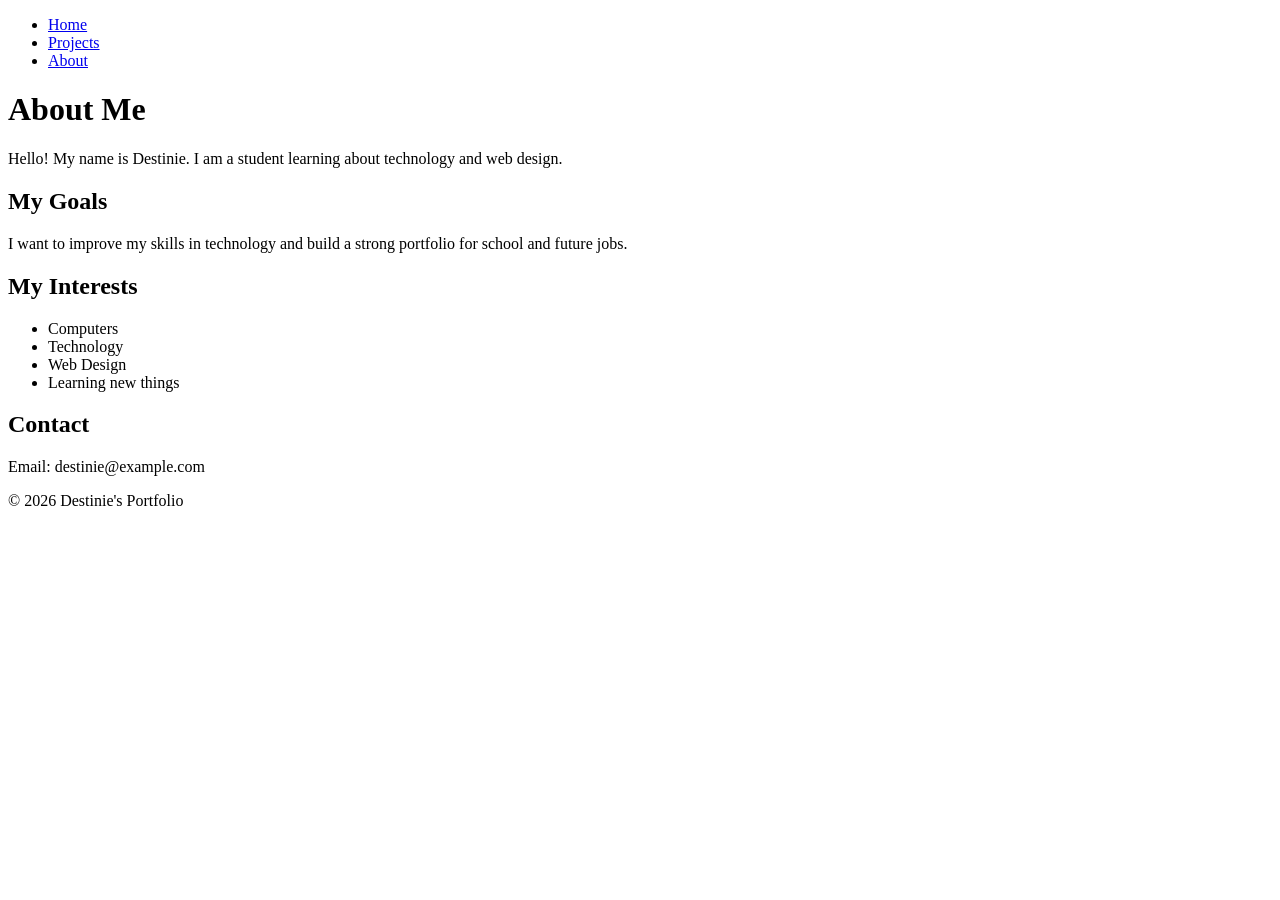
==== about.html @ b70f4877 "Create beginner-friendly about page" ====
<!DOCTYPE html>
<html lang="en">
<head>
  <meta charset="UTF-8" />
  <meta name="viewport" content="width=device-width, initial-scale=1.0" />
  <title>About</title>
</head>
<body>
  <header>
    <nav>
      <ul>
        <li><a href="index.html">Home</a></li>
        <li><a href="projects.html">Projects</a></li>
        <li><a href="about.html">About</a></li>
      </ul>
    </nav>
  </header>

  <main>
    <h1>About Me</h1>

    <p>Hello! My name is Destinie. I am a student learning about technology and web design.</p>

    <h2>My Goals</h2>
    <p>I want to improve my skills in technology and build a strong portfolio for school and future jobs.</p>

    <h2>My Interests</h2>
    <ul>
      <li>Computers</li>
      <li>Technology</li>
      <li>Web Design</li>
      <li>Learning new things</li>
    </ul>

    <h2>Contact</h2>
    <p>Email: destinie@example.com</p>
  </main>

  <footer>
    <p>&copy; 2026 Destinie's Portfolio</p>
  </footer>
</body>
</html>
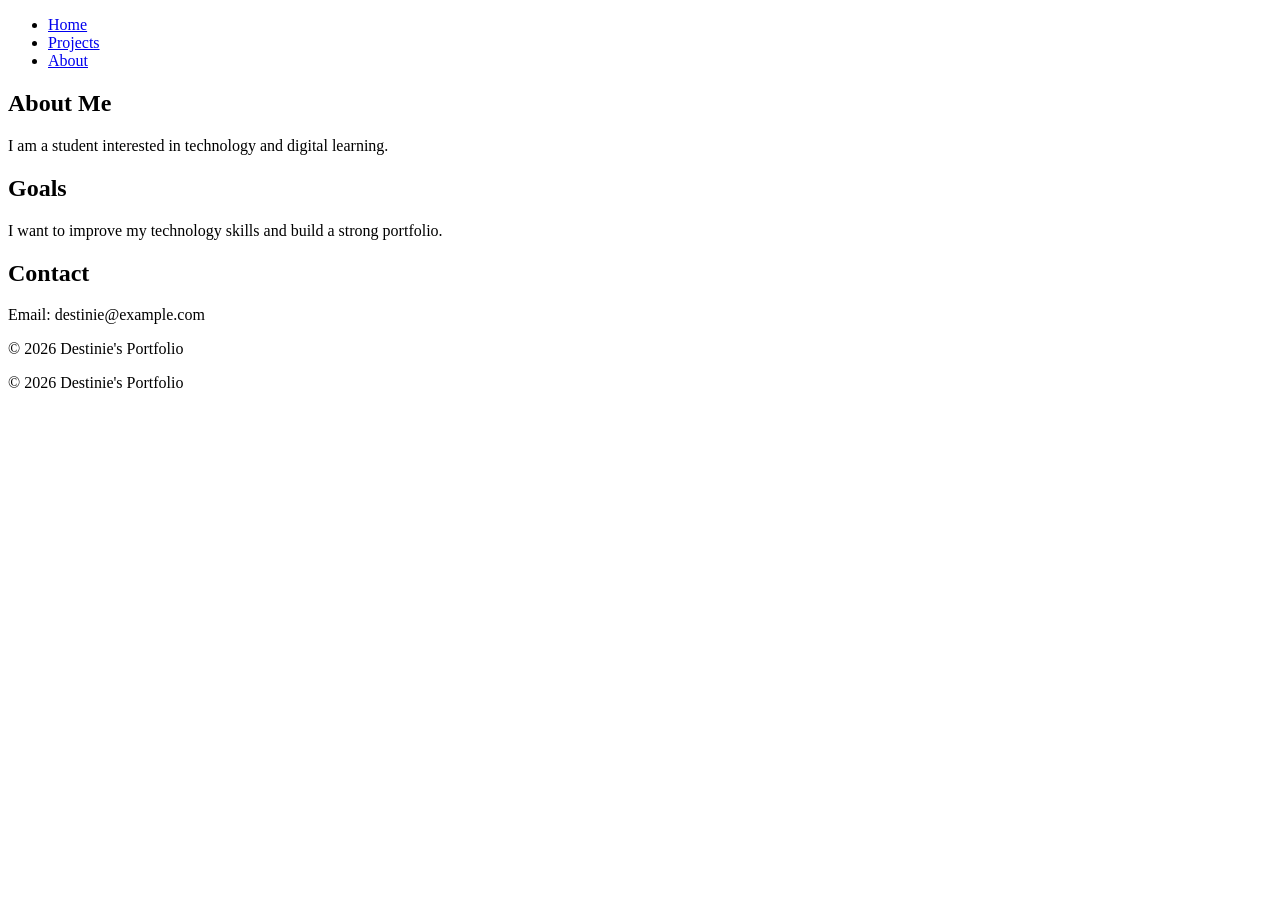
==== commit 721fae9d: "Enhance About page structure and title Updated the title and structured the content into sections fo" ====
--- a/about.html
+++ b/about.html
@@ -3,11 +3,11 @@
 <head>
   <meta charset="UTF-8" />
   <meta name="viewport" content="width=device-width, initial-scale=1.0" />
-  <title>About</title>
+  <title>About | Destinie's Portfolio</title>
 </head>
 <body>
   <header>
-    <nav>
+    <nav aria-label="Main navigation">
       <ul>
         <li><a href="index.html">Home</a></li>
         <li><a href="projects.html">Projects</a></li>
@@ -17,23 +17,20 @@
   </header>
 
   <main>
-    <h1>About Me</h1>
+    <section>
+      <h1>About Me</h1>
+      <p>I am a student interested in technology and digital learning.</p>
+    </section>
 
-    <p>Hello! My name is Destinie. I am a student learning about technology and web design.</p>
+    <section>
+      <h2>Goals</h2>
+      <p>I want to improve my technology skills and build a strong portfolio.</p>
+    </section>
 
-    <h2>My Goals</h2>
-    <p>I want to improve my skills in technology and build a strong portfolio for school and future jobs.</p>
-
-    <h2>My Interests</h2>
-    <ul>
-      <li>Computers</li>
-      <li>Technology</li>
-      <li>Web Design</li>
-      <li>Learning new things</li>
-    </ul>
-
-    <h2>Contact</h2>
-    <p>Email: destinie@example.com</p>
+    <section>
+      <h2>Contact</h2>
+      <p>Email: destinie@example.com</p>
+    </section>
   </main>
 
   <footer>
@@ -41,3 +38,8 @@
   </footer>
 </body>
 </html>
+  <footer>
+    <p>&copy; 2026 Destinie's Portfolio</p>
+  </footer>
+</body>
+</html>
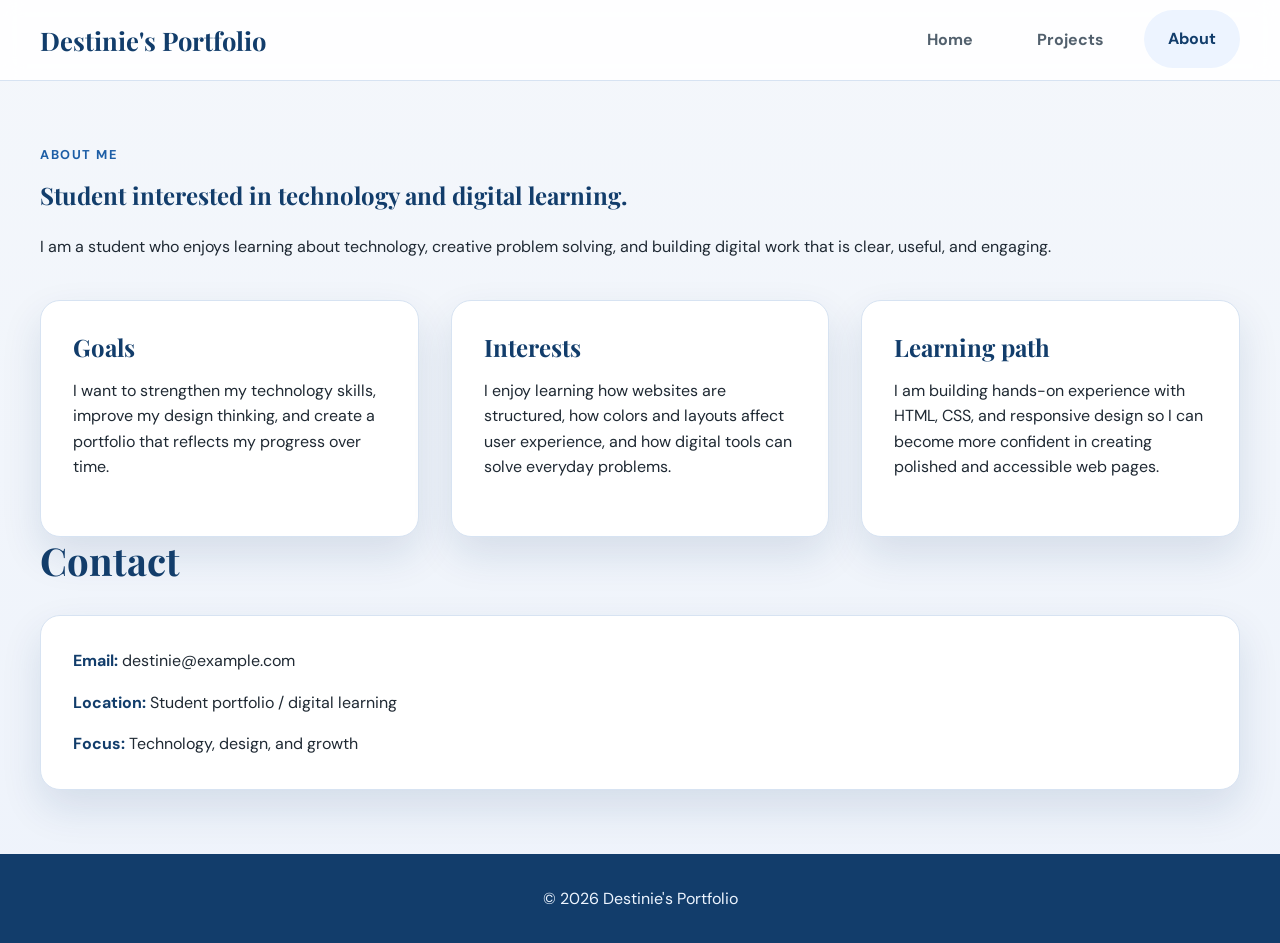
==== commit 920cd99f: "Update the about page with the responsive portfolio design and stylesheet links" ====
--- a/about.html
+++ b/about.html
@@ -1,45 +1,84 @@
 <!DOCTYPE html>
 <html lang="en">
-<head>
-  <meta charset="UTF-8" />
-  <meta name="viewport" content="width=device-width, initial-scale=1.0" />
-  <title>About | Destinie's Portfolio</title>
-</head>
-<body>
-  <header>
-    <nav aria-label="Main navigation">
-      <ul>
-        <li><a href="index.html">Home</a></li>
-        <li><a href="projects.html">Projects</a></li>
-        <li><a href="about.html">About</a></li>
-      </ul>
-    </nav>
-  </header>
+  <head>
+    <meta charset="UTF-8" />
+    <meta name="viewport" content="width=device-width, initial-scale=1.0" />
+    <title>About | Destinie's Portfolio</title>
+    <link rel="preconnect" href="https://fonts.googleapis.com" />
+    <link rel="preconnect" href="https://fonts.gstatic.com" crossorigin />
+    <link href="https://fonts.googleapis.com/css2?family=DM+Sans:wght@400;500;700&family=Playfair+Display:wght@600;700&display=swap" rel="stylesheet" />
+    <link rel="stylesheet" href="styles.css" />
+  </head>
+  <body id="about-page">
+    <header class="site-header">
+      <div class="container header-inner">
+        <a class="brand" href="index.html">Destinie's Portfolio</a>
+        <nav class="main-nav" aria-label="Main navigation">
+          <ul class="nav-list">
+            <li><a class="nav-link" href="index.html">Home</a></li>
+            <li><a class="nav-link" href="projects.html">Projects</a></li>
+            <li><a class="nav-link active" href="about.html">About</a></li>
+          </ul>
+        </nav>
+      </div>
+    </header>
 
-  <main>
-    <section>
-      <h1>About Me</h1>
-      <p>I am a student interested in technology and digital learning.</p>
-    </section>
+    <main class="page-main">
+      <section class="container">
+        <div class="section-header">
+          <p class="eyebrow">About me</p>
+          <h1>Student interested in technology and digital learning.</h1>
+          <p>
+            I am a student who enjoys learning about technology, creative problem
+            solving, and building digital work that is clear, useful, and engaging.
+          </p>
+        </div>
+      </section>
 
-    <section>
-      <h2>Goals</h2>
-      <p>I want to improve my technology skills and build a strong portfolio.</p>
-    </section>
+      <section class="container about-grid">
+        <article class="info-panel">
+          <h3>Goals</h3>
+          <p>
+            I want to strengthen my technology skills, improve my design thinking, and
+            create a portfolio that reflects my progress over time.
+          </p>
+        </article>
 
-    <section>
-      <h2>Contact</h2>
-      <p>Email: destinie@example.com</p>
-    </section>
-  </main>
+        <article class="info-panel">
+          <h3>Interests</h3>
+          <p>
+            I enjoy learning how websites are structured, how colors and layouts affect
+            user experience, and how digital tools can solve everyday problems.
+          </p>
+        </article>
 
-  <footer>
-    <p>&copy; 2026 Destinie's Portfolio</p>
-  </footer>
-</body>
+        <article class="info-panel">
+          <h3>Learning path</h3>
+          <p>
+            I am building hands-on experience with HTML, CSS, and responsive design so
+            I can become more confident in creating polished and accessible web pages.
+          </p>
+        </article>
+      </section>
+
+      <section class="container">
+        <div class="section-header">
+          <h2>Contact</h2>
+        </div>
+        <div class="info-panel">
+          <ul class="contact-list">
+            <li><strong>Email:</strong> destinie@example.com</li>
+            <li><strong>Location:</strong> Student portfolio / digital learning</li>
+            <li><strong>Focus:</strong> Technology, design, and growth</li>
+          </ul>
+        </div>
+      </section>
+    </main>
+
+    <footer class="site-footer">
+      <div class="container">
+        <p>&copy; 2026 Destinie's Portfolio</p>
+      </div>
+    </footer>
+  </body>
 </html>
-  <footer>
-    <p>&copy; 2026 Destinie's Portfolio</p>
-  </footer>
-</body>
-</html>
--- a/styles.css
+++ b/styles.css
@@ -0,0 +1,351 @@
+:root {
+  --font-body: "DM Sans", "Segoe UI", sans-serif;
+  --font-heading: "Playfair Display", Georgia, serif;
+  --color-bg: #f4f7fb;
+  --color-surface: #ffffff;
+  --color-surface-soft: #edf4ff;
+  --color-primary: #1d5ea6;
+  --color-primary-dark: #123d6b;
+  --color-accent: #f4b183;
+  --color-text: #1f2933;
+  --color-muted: #52606d;
+  --color-border: #d7e3f2;
+  --color-shadow: rgba(18, 61, 107, 0.12);
+  --max-width: 1200px;
+  --space-1: 8px;
+  --space-2: 16px;
+  --space-3: 24px;
+  --space-4: 32px;
+  --space-5: 40px;
+  --space-6: 48px;
+  --space-8: 64px;
+}
+
+* {
+  box-sizing: border-box;
+}
+
+html {
+  scroll-behavior: smooth;
+}
+
+body {
+  margin: 0;
+  font-family: var(--font-body);
+  color: var(--color-text);
+  background: linear-gradient(180deg, var(--color-bg) 0%, #eef3fb 100%);
+  line-height: 1.6;
+}
+
+img {
+  max-width: 100%;
+  display: block;
+}
+
+a {
+  color: inherit;
+  text-decoration: none;
+}
+
+ul {
+  list-style: none;
+  margin: 0;
+  padding: 0;
+}
+
+h1,
+h2,
+h3,
+h4 {
+  margin: 0 0 var(--space-3);
+  font-family: var(--font-heading);
+  line-height: 1.2;
+  color: var(--color-primary-dark);
+}
+
+p {
+  margin: 0 0 var(--space-3);
+}
+
+.container {
+  width: min(100% - var(--space-4), var(--max-width));
+  margin: 0 auto;
+}
+
+.site-header {
+  background: rgba(255, 255, 255, 0.88);
+  border-bottom: 1px solid var(--color-border);
+  position: sticky;
+  top: 0;
+  z-index: 10;
+  backdrop-filter: blur(10px);
+}
+
+.header-inner {
+  display: flex;
+  align-items: center;
+  justify-content: space-between;
+  gap: var(--space-3);
+  min-height: 80px;
+}
+
+.brand {
+  font-family: var(--font-heading);
+  font-size: clamp(1.4rem, 2vw, 2rem);
+  font-weight: 700;
+  color: var(--color-primary-dark);
+}
+
+.main-nav {
+  display: flex;
+}
+
+.nav-list {
+  display: flex;
+  align-items: center;
+  gap: var(--space-2);
+}
+
+.nav-link {
+  display: inline-block;
+  padding: var(--space-2) var(--space-3);
+  border-radius: 999px;
+  font-weight: 700;
+  color: var(--color-muted);
+  transition: background-color 0.2s ease, color 0.2s ease, transform 0.2s ease;
+}
+
+.nav-link:hover,
+.nav-link:focus-visible,
+.nav-link.active {
+  color: var(--color-primary-dark);
+  background: var(--color-surface-soft);
+  transform: translateY(-1px);
+}
+
+.page-main {
+  padding: var(--space-8) 0;
+}
+
+.hero {
+  display: grid;
+  grid-template-columns: 1.6fr 1fr;
+  gap: var(--space-6);
+  align-items: center;
+  margin-bottom: var(--space-6);
+}
+
+.eyebrow {
+  margin-bottom: var(--space-2);
+  font-size: 0.8rem;
+  letter-spacing: 0.12em;
+  text-transform: uppercase;
+  font-weight: 700;
+  color: var(--color-primary);
+}
+
+.hero h1 {
+  font-size: clamp(2.5rem, 5vw, 4.2rem);
+  margin-bottom: var(--space-3);
+}
+
+.hero-copy p:last-of-type {
+  font-size: 1.05rem;
+  max-width: 60ch;
+}
+
+.cta-row {
+  display: flex;
+  flex-wrap: wrap;
+  gap: var(--space-2);
+  margin-top: var(--space-4);
+}
+
+.button {
+  display: inline-flex;
+  align-items: center;
+  justify-content: center;
+  padding: 0.9rem 1.5rem;
+  border-radius: 999px;
+  font-weight: 700;
+  transition: transform 0.2s ease, box-shadow 0.2s ease;
+}
+
+.button:hover,
+.button:focus-visible {
+  transform: translateY(-2px);
+}
+
+.button-primary {
+  background: var(--color-primary);
+  color: #fff;
+  box-shadow: 0 12px 28px rgba(29, 94, 166, 0.25);
+}
+
+.button-secondary {
+  background: var(--color-surface);
+  border: 1px solid var(--color-border);
+  color: var(--color-primary-dark);
+}
+
+.card,
+.project-card,
+.info-panel {
+  background: var(--color-surface);
+  border: 1px solid var(--color-border);
+  border-radius: 20px;
+  box-shadow: 0 18px 40px var(--color-shadow);
+}
+
+.hero-panel {
+  padding: var(--space-4);
+}
+
+.hero-panel h2 {
+  font-size: 1.5rem;
+}
+
+.info-list {
+  display: grid;
+  gap: var(--space-2);
+}
+
+.info-list li {
+  padding: var(--space-2) 0;
+  border-bottom: 1px solid var(--color-border);
+  font-weight: 500;
+  color: var(--color-muted);
+}
+
+.info-list li:last-child {
+  border-bottom: none;
+}
+
+.section-header {
+  margin-bottom: var(--space-4);
+}
+
+.section-header h2 {
+  font-size: clamp(2rem, 3vw, 2.8rem);
+}
+
+.project-grid,
+.about-grid {
+  display: grid;
+  grid-template-columns: repeat(3, minmax(0, 1fr));
+  gap: var(--space-4);
+}
+
+.project-card,
+.info-panel {
+  padding: var(--space-4);
+}
+
+.project-card h3,
+.info-panel h3 {
+  font-size: 1.5rem;
+  margin-bottom: var(--space-2);
+}
+
+.project-meta {
+  display: inline-flex;
+  align-items: center;
+  padding: var(--space-1) var(--space-2);
+  margin-bottom: var(--space-2);
+  border-radius: 999px;
+  background: var(--color-surface-soft);
+  color: var(--color-primary);
+  font-size: 0.8rem;
+  font-weight: 700;
+  letter-spacing: 0.04em;
+  text-transform: uppercase;
+}
+
+.skills {
+  display: flex;
+  flex-wrap: wrap;
+  gap: var(--space-2);
+  margin-top: var(--space-4);
+}
+
+.skills li {
+  padding: var(--space-2) var(--space-3);
+  background: var(--color-surface-soft);
+  color: var(--color-primary-dark);
+  font-weight: 700;
+  border-radius: 999px;
+}
+
+.contact-list {
+  display: grid;
+  gap: var(--space-2);
+}
+
+.contact-list strong {
+  color: var(--color-primary-dark);
+}
+
+#about-page .about-grid,
+#projects-page .project-grid {
+  margin-top: var(--space-5);
+}
+
+.site-footer {
+  background: var(--color-primary-dark);
+  color: #edf5ff;
+  padding: var(--space-4) 0;
+  text-align: center;
+}
+
+.site-footer p {
+  margin: 0;
+}
+
+@media (max-width: 900px) {
+  .hero,
+  .project-grid,
+  .about-grid {
+    grid-template-columns: 1fr;
+  }
+
+  .hero {
+    gap: var(--space-4);
+  }
+}
+
+@media (max-width: 620px) {
+  .header-inner {
+    flex-direction: column;
+    justify-content: center;
+    padding: var(--space-3) 0;
+  }
+
+  .main-nav,
+  .nav-list {
+    width: 100%;
+  }
+
+  .nav-list {
+    justify-content: center;
+    flex-wrap: wrap;
+  }
+
+  .nav-link {
+    padding: var(--space-2) var(--space-3);
+    min-width: 90px;
+    text-align: center;
+  }
+
+  .page-main {
+    padding-top: var(--space-5);
+  }
+
+  .cta-row {
+    flex-direction: column;
+    align-items: stretch;
+  }
+
+  .button {
+    width: 100%;
+  }
+}
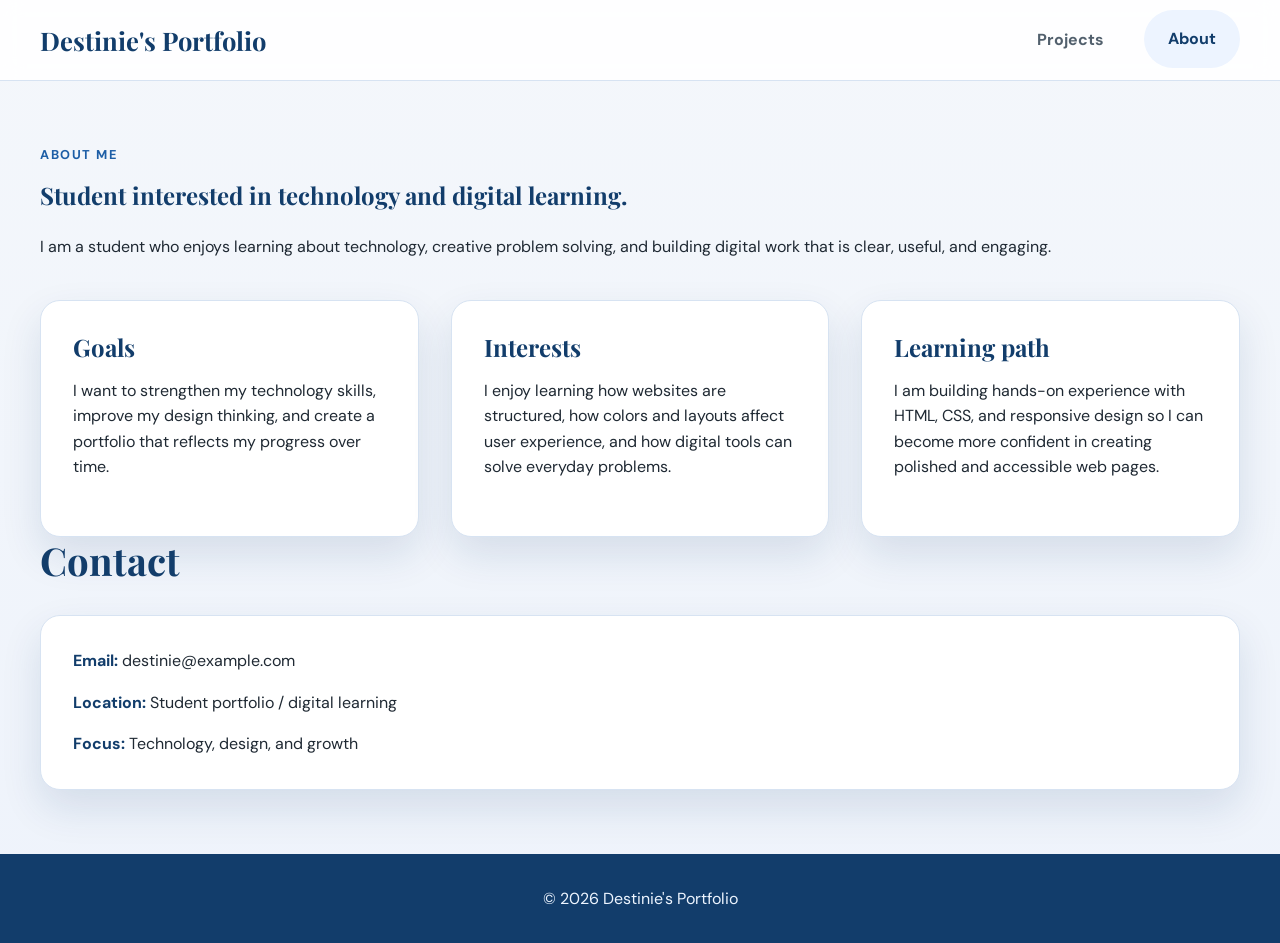
==== commit ad901db8: "Remove redundant Home navigation links" ====
--- a/about.html
+++ b/about.html
@@ -15,7 +15,6 @@
         <a class="brand" href="index.html">Destinie's Portfolio</a>
         <nav class="main-nav" aria-label="Main navigation">
           <ul class="nav-list">
-            <li><a class="nav-link" href="index.html">Home</a></li>
             <li><a class="nav-link" href="projects.html">Projects</a></li>
             <li><a class="nav-link active" href="about.html">About</a></li>
           </ul>
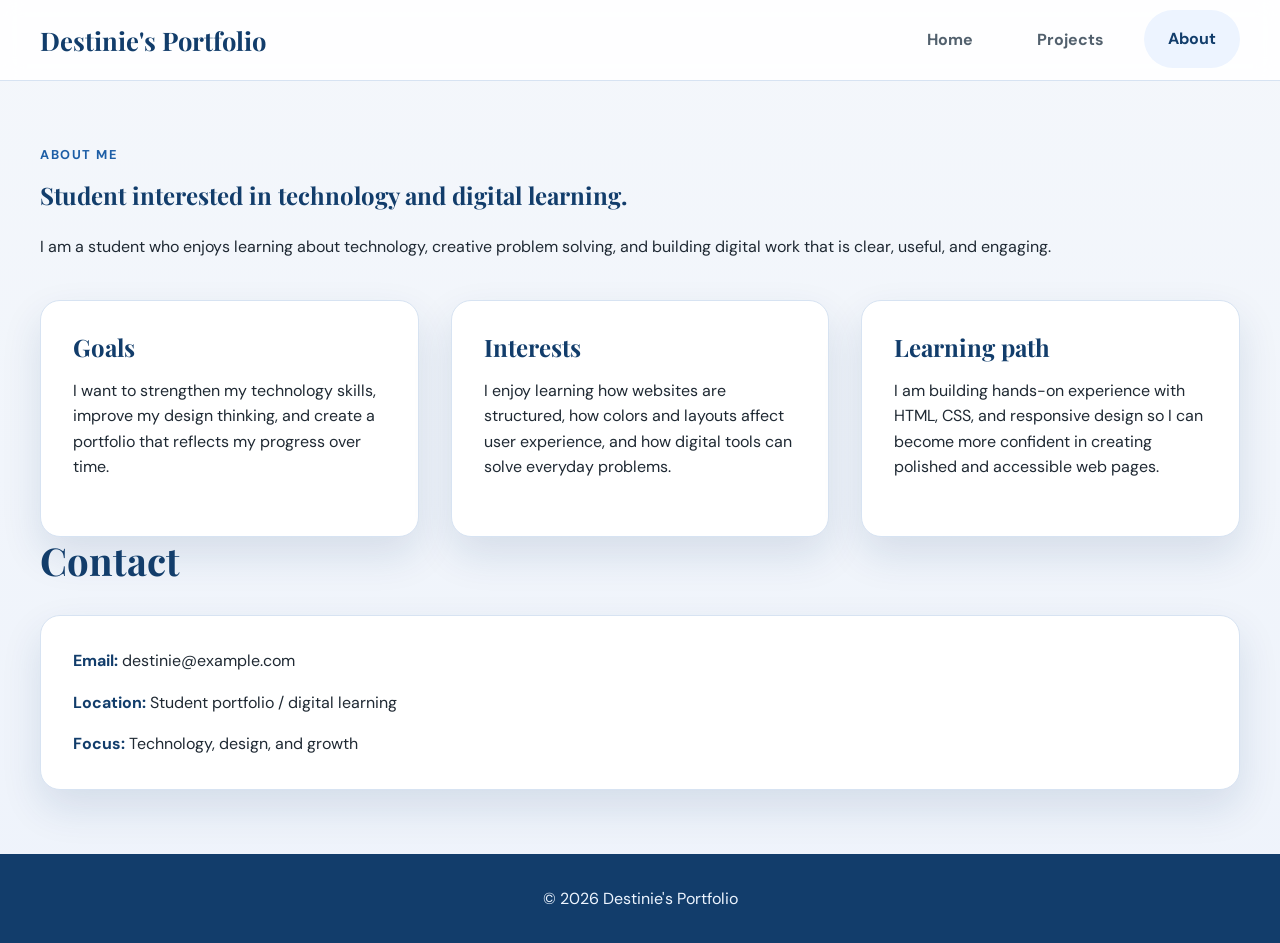
==== commit 33e8e6cd: "Add Home nav link; make brand name plain text, not a link" ====
--- a/about.html
+++ b/about.html
@@ -12,9 +12,10 @@
   <body id="about-page">
     <header class="site-header">
       <div class="container header-inner">
-        <a class="brand" href="index.html">Destinie's Portfolio</a>
+        <span class="brand">Destinie's Portfolio</span>
         <nav class="main-nav" aria-label="Main navigation">
           <ul class="nav-list">
+            <li><a class="nav-link" href="index.html">Home</a></li>
             <li><a class="nav-link" href="projects.html">Projects</a></li>
             <li><a class="nav-link active" href="about.html">About</a></li>
           </ul>
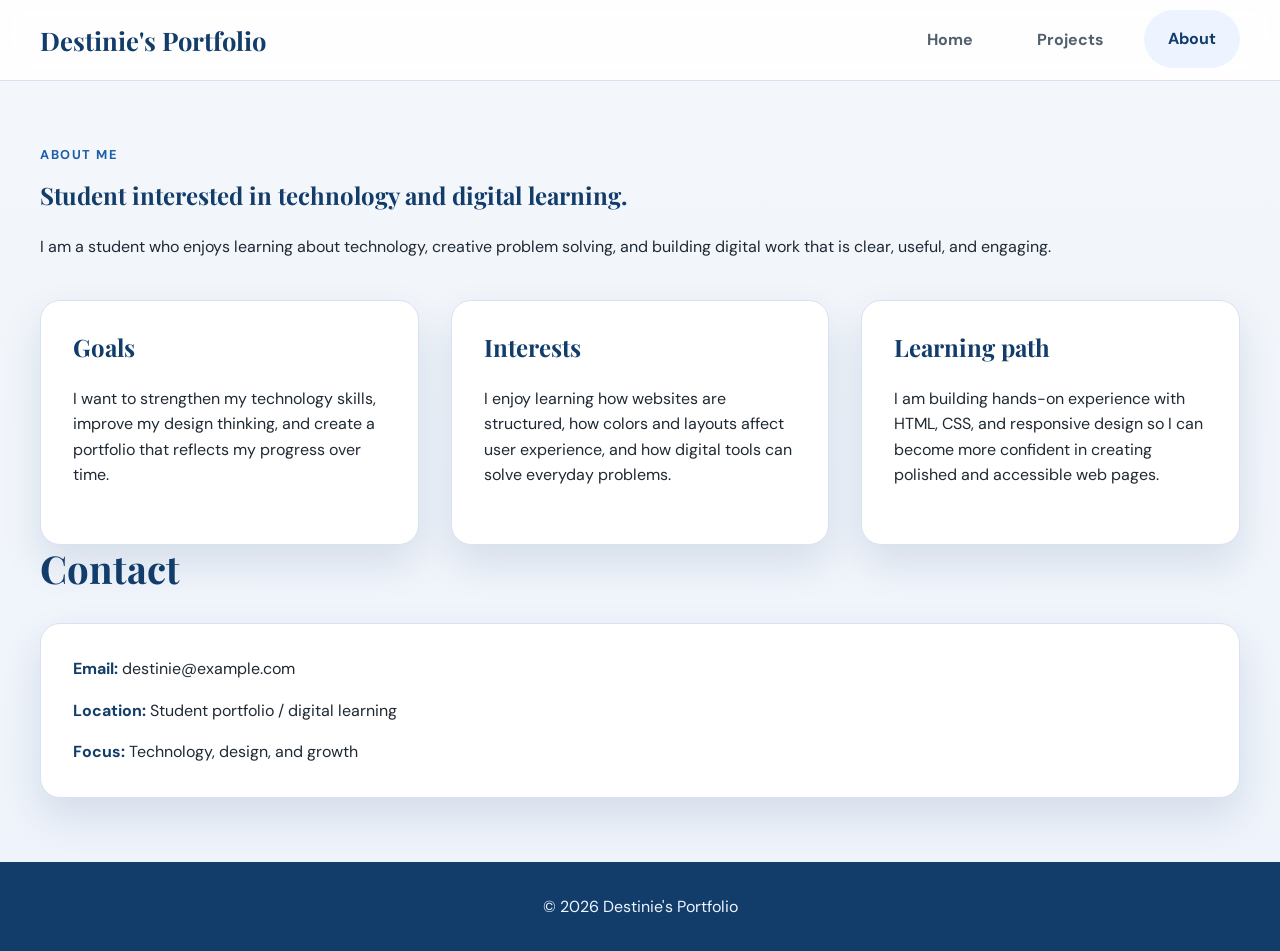
==== commit 26cb32e8: "Fix skipped heading level: change card headings from h3 to h2" ====
--- a/about.html
+++ b/about.html
@@ -37,7 +37,7 @@
 
       <section class="container about-grid">
         <article class="info-panel">
-          <h3>Goals</h3>
+          <h2>Goals</h2>
           <p>
             I want to strengthen my technology skills, improve my design thinking, and
             create a portfolio that reflects my progress over time.
@@ -45,7 +45,7 @@
         </article>
 
         <article class="info-panel">
-          <h3>Interests</h3>
+          <h2>Interests</h2>
           <p>
             I enjoy learning how websites are structured, how colors and layouts affect
             user experience, and how digital tools can solve everyday problems.
@@ -53,7 +53,7 @@
         </article>
 
         <article class="info-panel">
-          <h3>Learning path</h3>
+          <h2>Learning path</h2>
           <p>
             I am building hands-on experience with HTML, CSS, and responsive design so
             I can become more confident in creating polished and accessible web pages.
